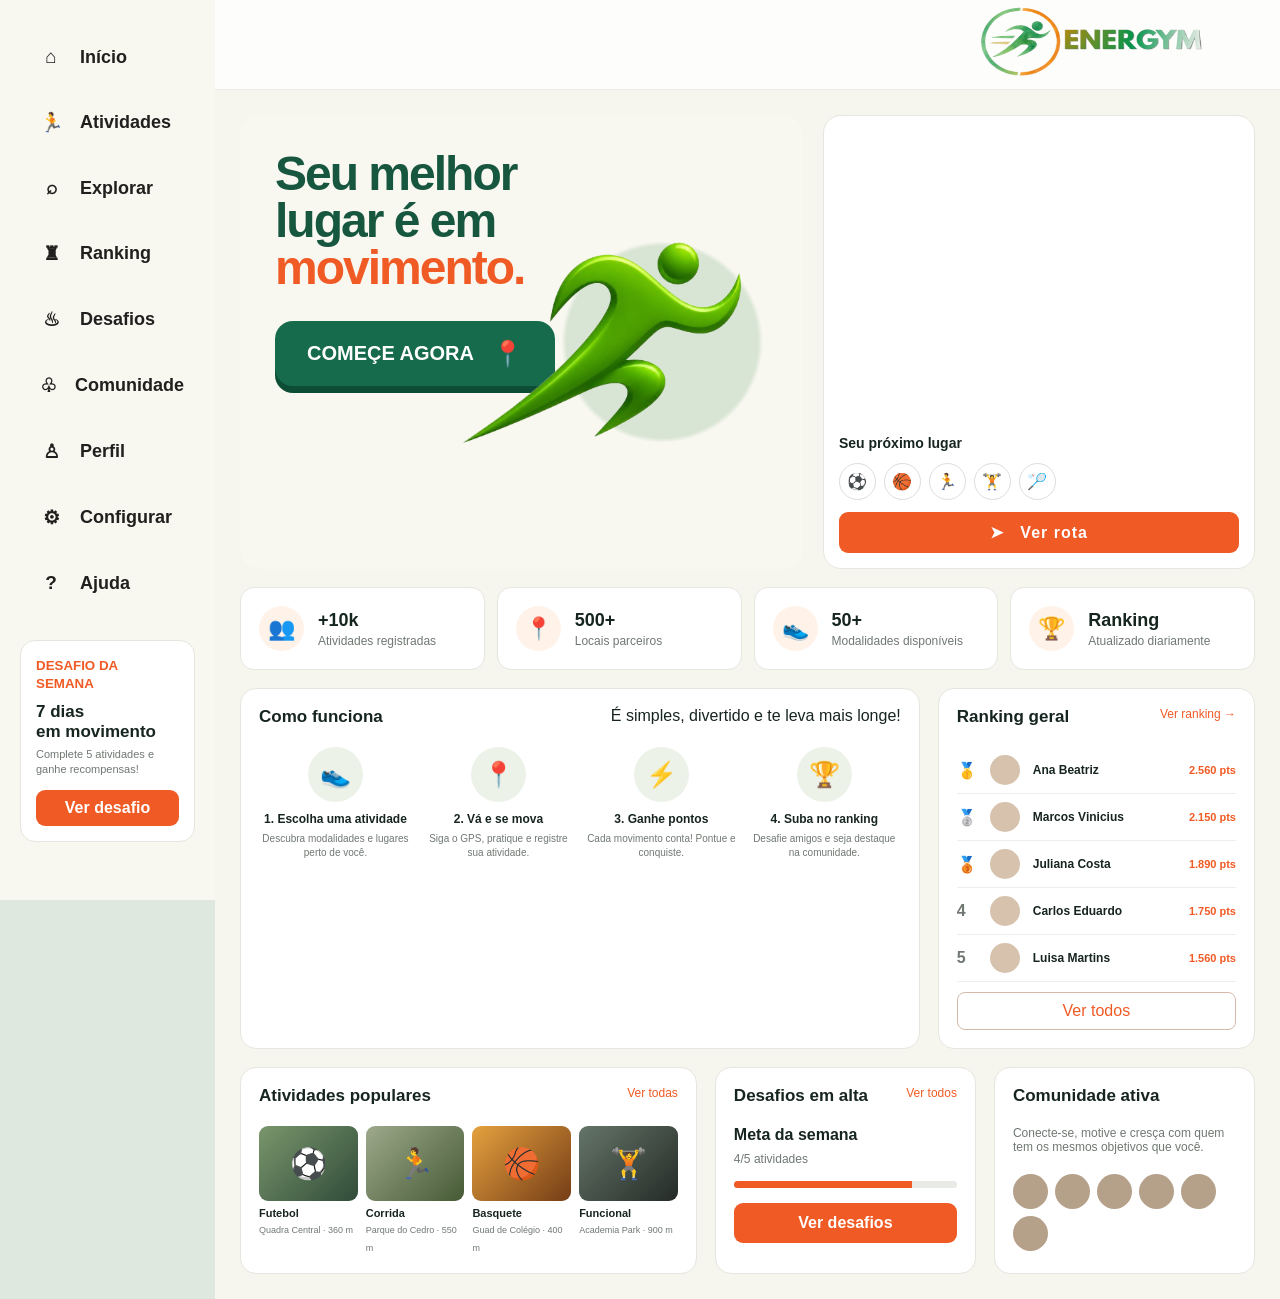
==== index.html @ 16bb1aa2 "att" ====
<!DOCTYPE html>
<html lang="en">
<head>
  <meta charset="UTF-8">
  <meta name="viewport" content="width=device-width, initial-scale=1.0">
  <title>ENERGYM</title>
  <link rel="icon" type="image/png" tamanhos="512x512" href="/icon-512x512.png(1).png">

<aside class="sidebar">


<link rel="stylesheet" href="style.css">


    <nav class="menu">

      <div class="menu-item">
        <span class="menu-icon">⌂</span>
        Início
      </div>

      <div class="menu-item">
        <span class="menu-icon">🏃</span>
        Atividades
      </div>

      <div class="menu-item">
        <span class="menu-icon">⌕</span>
        Explorar
      </div>

      <div class="menu-item">
        <span class="menu-icon">♜</span>
        Ranking
      </div>

      <div class="menu-item">
        <span class="menu-icon">♨</span>
        Desafios
      </div>

      <div class="menu-item">
        <span class="menu-icon">♧</span>
        Comunidade
      </div>

      <div class="menu-item">
        <span class="menu-icon">♙</span>
        Perfil
      </div>

      <div class="menu-item">
        <span class="menu-icon">⚙</span>
        Configurar
      </div>

      <div class="menu-item">
        <span class="menu-icon">?</span>
        Ajuda
      </div>

    </nav>

    <div class="weekly">
      <small>DESAFIO DA SEMANA</small>

      <h3>7 dias<br>em movimento</h3>

      <p>
        Complete 5 atividades e ganhe recompensas!
      </p>

      <button>Ver desafio</button>
    </div>

  </aside>

  <!-- MAIN -->
  <main class="main">

    <header class="topbar">

      <div class="notification"></div>

      <div class="profile">
        <div class="avatar">
        </div>

        <div class="profile-info">
          
          <img src="logo0.1-removebg-preview.png" alt="Logo da Empresa" width="300"
  height="75">

  </div>
        

      
      </div>

    </header>

    <section class="content">

      <!-- HERO -->
      <div class="hero">

        <div class="hero-main">

          <h1>
            Seu melhor<br>
            lugar é em<br>
            <span>movimento.</span>
          </h1>

          
          <div class="botoes">
            <button class="btn btn-explorar" onclick="explorar()">
                <span>COMEÇE AGORA</span>
                <span class="icone">📍</span>
            </button>
        
            
        </div>

          <div class="runner">
            <img src="homen_correndo-removebg-preview.png"  width="350px"></div>
        

        </div>
          
        <!-- LOCATION -->
        <div class="location-card">
          <iframe src="https://www.google.com/maps/embed?pb=!1m18!1m12!1m3!1d1985.051706144907!2d-35.28840171533951!3d-5.698196768955358!2m3!1f0!2f0!3f0!3m2!1i1024!2i768!4f13.1!3m3!1m2!1s0x7b3a9320d989ad3%3A0xce6e2f280dedb649!2sCentro%20Estadual%20de%20Educa%C3%A7%C3%A3o%20Profissional%20H%C3%A9lio%20Xavier%20de%20Vasconcelos!5e0!3m2!1spt-BR!2sbr!4v1787850625474!5m2!1spt-BR!2sbr" width="400" height="300" style="border:0;" allowfullscreen="" loading="lazy" referrerpolicy="strict-origin-when-cross-origin"></iframe>

          <h3>Seu próximo lugar</h3>
        

          <div class="sports">
            <div class="sport">⚽</div>
            <div class="sport">🏀</div>
            <div class="sport">🏃</div>
            <div class="sport">🏋</div>
            <div class="sport">🏸</div>
          </div>

          <button class="route-btn">
          <a href="https://maps.app.goo.gl/r9fsLKFyhnRFyW9E6"  > ➤ &nbsp; Ver rota</a>
          </button>

        </div>

      </div>

      <!-- STATS -->
      <div class="stats">

        <div class="stat">
          <div class="stat-icon">👥</div>
          <div>
            <strong>+10k</strong>
            <span>Atividades registradas</span>
          </div>
        </div>

        <div class="stat">
          <div class="stat-icon">📍</div>
          <div>
            <strong>500+</strong>
            <span>Locais parceiros</span>
          </div>
        </div>

        <div class="stat">
          <div class="stat-icon">👟</div>
          <div>
            <strong>50+</strong>
            <span>Modalidades disponíveis</span>
          </div>
        </div>

        <div class="stat">
          <div class="stat-icon">🏆</div>
          <div>
            <strong>Ranking</strong>
            <span>Atualizado diariamente</span>
          </div>
        </div>

      </div>

      <!-- HOW IT WORKS + RANKING -->
      <div class="two-columns">

        <div class="card">

          <div class="card-title">
            <h2>Como funciona</h2>
            <span>É simples, divertido e te leva mais longe!</span>
          </div>

          <div class="steps">

            <div class="step">
              <div class="step-icon">👟</div>
              <h4>1. Escolha uma atividade</h4>
              <p>Descubra modalidades e lugares perto de você.</p>
            </div>

            <div class="step">
              <div class="step-icon">📍</div>
              <h4>2. Vá e se mova</h4>
              <p>Siga o GPS, pratique e registre sua atividade.</p>
            </div>

            <div class="step">
              <div class="step-icon">⚡</div>
              <h4>3. Ganhe pontos</h4>
              <p>Cada movimento conta! Pontue e conquiste.</p>
            </div>

            <div class="step">
              <div class="step-icon">🏆</div>
              <h4>4. Suba no ranking</h4>
              <p>Desafie amigos e seja destaque na comunidade.</p>
            </div>

          </div>

        </div>

        <div class="card">

          <div class="card-title">
            <h2>Ranking geral</h2>
            <a href="#">Ver ranking →</a>
          </div>

          <div class="ranking-item">
            <span class="rank">🥇</span>
            <div class="mini-avatar"></div>
            <strong>Ana Beatriz</strong>
            <span class="points">2.560 pts</span>
          </div>

          <div class="ranking-item">
            <span class="rank">🥈</span>
            <div class="mini-avatar"></div>
            <strong>Marcos Vinicius</strong>
            <span class="points">2.150 pts</span>
          </div>

          <div class="ranking-item">
            <span class="rank">🥉</span>
            <div class="mini-avatar"></div>
            <strong>Juliana Costa</strong>
            <span class="points">1.890 pts</span>
          </div>

          <div class="ranking-item">
            <span class="rank">4</span>
            <div class="mini-avatar"></div>
            <strong>Carlos Eduardo</strong>
            <span class="points">1.750 pts</span>
          </div>

          <div class="ranking-item">
            <span class="rank">5</span>
            <div class="mini-avatar"></div>
            <strong>Luisa Martins</strong>
            <span class="points">1.560 pts</span>
          </div>

          <button class="see-all">Ver todos</button>

        </div>

      </div>

      <!-- BOTTOM -->
      <div class="bottom-grid">

        <!-- ACTIVITIES -->
        <div class="card">

          <div class="card-title">
            <h2>Atividades populares</h2>
            <a href="#">Ver todas</a>
          </div>

          <div class="activities">

            <div class="activity">
              <div class="activity-img">⚽</div>
              <strong>Futebol</strong>
              <small>Quadra Central · 360 m</small>
            </div>

            <div class="activity">
              <div class="activity-img">🏃</div>
              <strong>Corrida</strong>
              <small>Parque do Cedro · 550 m</small>
            </div>

            <div class="activity">
              <div class="activity-img">🏀</div>
              <strong>Basquete</strong>
              <small>Guad de Colégio · 400 m</small>
            </div>

            <div class="activity">
              <div class="activity-img">🏋</div>
              <strong>Funcional</strong>
              <small>Academia Park · 900 m</small>
            </div>

          </div>

        </div>

        <!-- CHALLENGE -->
        <div class="card">

          <div class="card-title">
            <h2>Desafios em alta</h2>
            <a href="#">Ver todos</a>
          </div>

          <strong>Meta da semana</strong>

          <p style="margin-top:8px;color:#707872;font-size:12px;">
            4/5 atividades
          </p>

          <div class="progress-bar">
            <div class="progress"></div>
          </div>

          <button class="challenge-btn">
            Ver desafios
          </button>

        </div>

        <!-- COMMUNITY -->
        <div class="card">

          <div class="card-title">
            <h2>Comunidade ativa</h2>
          </div>

          <p style="color:#707872;font-size:12px;">
            Conecte-se, motive e cresça com quem tem os
            mesmos objetivos que você.
          </p>

          <div class="community">
            <div class="community-avatar"></div>
            <div class="community-avatar"></div>
            <div class="community-avatar"></div>
            <div class="community-avatar"></div>
            <div class="community-avatar"></div>
            <div class="community-avatar"></div>
          </div>

        </div>

      </div>

    </section>

  </main>

</div>

<!-- MOBILE NAV -->
<nav class="mobile-nav">

 
  <div>
    🏃
    <br>Atividades
  </div>

  <div class="plus">
    +
  </div>

  <div>
    📊
    <br>Ranking
  </div>

  <div>
    👤
    <br>Perfil
  </div>
 
</nav>



  
</body>
</html>
---- style.css ----
* {
      margin: 0;
      padding: 0;
      box-sizing: border-box;
    }


    :root {
      --green: #17563f;
      --green-light: #e8f0e8;
      --orange: #f05a24;
      --orange-dark: #dd4e1d;
      --cream: #f7f5ed;
      --white: #fff;
      --text: #17251f;
      --muted: #707872;
      --border: #e5e6df;
    }

    body {
      font-family: Arial, Helvetica, sans-serif;
      background: #dfe8de;
      color: var(--text);
    ;
    }

    button {
      font: inherit;
      cursor: pointer;
      border: 0;
    }

   

    .app {
      min-height: 100vh;
      display: flex;
    }

  

    .sidebar {
      width: 215px;
      background: #f8f7f0;
      padding: 28px 20px;
      position: fixed;
      left: 0;
      top: 0;
      bottom: 0;
      z-index: 20;
    }

    div.logo {
      display: flex;
      justify-content: start;
      align-items:center;
      height: 50px;
      margin-bottom: 30px;
map-responsive{

    overflow:hidden;

    padding-bottom:56.25%;

    position:relative;

    height:0;

}

.map-responsive iframe{

    left:0;

    top:0;

    height:100%;

    width:100%;

    position:absolute;

}
      
    }

    .menu {
      display: flex;
      flex-direction: column;
      gap: 7px;
    }

    .menu-item {
      display: flex;
      align-items: center;
      gap: 18px;
      padding: 18px 20px;
      border-radius: 14px;
      text-decoration: none;
      color: #22201f;
      font-size: 18px;
      font-weight: 600;
      transition: all 0.25s ease;
    }

    .menu-item:hover {
      background:rgb(255, 95, 2);
      color: green;
    }

    .menu-item.active {
      background: var(--orange);
      color: white;
    }

    .menu-icon {
      width: 22px;
      text-align: center;
      font-size: 19px;
      
    }

    .weekly {
      margin-top: 28px;
      padding: 15px;
      background: white;
      border-radius: 15px;
      border: 1px solid var(--border);
    }

    .weekly small {
      color: var(--orange);
      font-weight: 800;
    }

    .weekly h3 {
      margin: 10px 0 5px;
      font-size: 17px;
    }

    .weekly p {
      color: var(--muted);
      font-size: 11px;
      line-height: 1.4;
    }

    .weekly button {
      margin-top: 12px;
      width: 100%;
      background: var(--orange);
      color: white;
      padding: 9px;
      border-radius: 9px;
      font-weight: bold;
    }

    
    .main {
  
      margin-left: 215px;
      width: calc(100% - 215px);
      background: #f6f5ee;
      min-height: 100vh;
      justify-content: center;
      align-items: center;
    }

    .topbar {
      height: 90px;
      background: rgba(255,255,255,.8);
      border-bottom: 1px solid #ecece5;
      display: flex;
      justify-content: flex-end;
      align-items: center;
      padding: 0 30px;
      gap: 25px;
    }

    .notification {
      font-size: 23px;
    }

    .profile {
      display: flex;
      align-items: center;
      gap: 10px;
    }

    .avatar {
      width: 42px;
      height: 42px;
      border-radius: 50%;
       display: flex;
      justify-content: center;
      align-items: center;
      color: white;
      font-weight: bold;
    }

    .profile-info strong {
      display: block;
      font-size: 13px;
    }

    .profile-info small {
      color: var(--muted);
    }

    .content {
      padding: 25px;
      max-width: 1250px;
      margin: auto;
    }

    /* =========================
       HERO
    ========================= */

    .hero {
      display: grid;
      grid-template-columns: 1.6fr .8fr;
      gap: 20px;
      margin-bottom: 18px;
    }

    .hero-main {
      min-height: 350px;
      padding: 35px;
      border-radius: 20px;
      background:
        radial-gradient(circle at 75% 50%, #d8e5d4 0 20%, transparent 21%),
        #f8f7f0;
      overflow: hidden;
      position: relative;
    }

    .hero-main h1 {
      max-width: 400px;
      font-size: 48px;
      line-height: .98;
      letter-spacing: -2px;
      color: var(--green);
      text-align:left;
    }

    .hero-main h1 span {
      color: var(--orange);
  
    }
    .botoes {
      display: flex;
      gap: 20px;
      margin-top: 30px;
      flex-wrap: wrap;
  }
  
  .btn {
      border: none;
      padding: 18px 30px;
      min-width: 280px;
  
      border-radius: 18px;
  
      font-size: 20px;
      font-weight: 700;
  
      display: flex;
      align-items: center;
      justify-content: center;
      gap: 18px;
  
      cursor: pointer;
  
      transition:
          transform 0.2s ease,
          box-shadow 0.2s ease,
          background 0.2s ease;
  }
  
  /* Botão verde */
  .btn-explorar {
      background: #176b4d;
      color: white;
  
      box-shadow: 0 7px 0 #0d4d36;
  }
  
 
  
  /* Quando passa o mouse */
  .btn:hover {
      transform: translateY(-5px);
  }
  
  /* Quando clica */
  .btn:active {
      transform: translateY(3px);
      box-shadow: 0 3px 0 #0d4d36;
  }
  
  .btn-atividade:active {
      box-shadow: 0 3px 0 #c93618;
  }
  
  /* Ícones */
  .icone {
      font-size: 25px;
      transition: transform 0.3s ease;
  }
  
  .btn:hover .icone {
      transform: scale(1.25) rotate(8deg);
  }
  

   

    .runner {
      position: absolute;
     justify-content: center;
      align-items: center;
      right: 25px;
      bottom: 20px;
      font-size: 100px;
      color: var(--green);
      
      
    }

    

    .location-card {
      background: white;
      border-radius: 18px;
      padding: 15px;
      border: 1px solid var(--border);
    }

    .location-card h3 {
      font-size: 14px;
      margin-bottom: 12px;
    }

    .map {
      height: 145px;
      border-radius: 12px;
      background:
        linear-gradient(35deg, transparent 45%, #b5c6b4 46%, transparent 48%),
        linear-gradient(140deg, transparent 45%, #d1dbcf 46%, transparent 48%),
        #edf2ea;
      position: relative;
      overflow: hidden;
    }

    .map::after {
      content: "📍";
      position: absolute;
      right: 18px;
      top: 25px;
      font-size: 32px;
      animation: name duration timing-function delay iteration-count direction fill-mode;
    }

    .route {
      position: absolute;
      left: 35px;
      top: 75px;
      width: 150px;
      height: 35px;
      border-top: 4px dashed var(--green);
      border-radius: 50%;
      transform: rotate(-5deg);
    }

    .location-info {
      display: flex;
      justify-content: space-between;
      margin-top: 12px;
    }

    .location-info strong {
      font-size: 14px;
    }

    .distance {
      color: var(--orange);
      font-weight: bold;
    }

    .open {
      display: block;
      margin-top: 4px;
      color: #66806f;
      font-size: 12px;
    }

    .sports {
      display: flex;
      gap: 8px;
      margin: 12px 0;
    }

    .sport {
      width: 37px;
      height: 37px;
      border: 1px solid #ddd;
      border-radius: 50%;
      display: flex;
      justify-content: center;
      align-items: center;
    }

    .route-btn {
      width: 100%;
      background: var(--orange);
      color: white;
      padding: 11px;
      border-radius: 9px;
      font-weight: bold;
      letter-spacing: 1px;
    
    }

    a {
      color: white; 
      text-decoration: none; 
      t;
    }
    
      
    

  
    .stats {
      display: grid;
      grid-template-columns: repeat(4, 1fr);
      gap: 12px;
      margin-bottom: 18px;
    }

    .stat {
      background: white;
      padding: 18px;
      border-radius: 14px;
      border: 1px solid var(--border);
      display: flex;
      gap: 14px;
      align-items: center;
    }

    .stat-icon {
      width: 45px;
      height: 45px;
      border-radius: 50%;
      background: #fff2e9;
      display: flex;
      align-items: center;
      justify-content: center;
      font-size: 22px;
    }

    .stat strong {
      font-size: 18px;
    }

    .stat span {
      display: block;
      color: var(--muted);
      font-size: 12px;
      margin-top: 3px;
    }

    /* =========================
       CARDS
    ========================= */

    .two-columns {
      display: grid;
      grid-template-columns: 1.5fr .7fr;
      gap: 18px;
      margin-bottom: 18px;
    }

    .card {
      background: white;
      border: 1px solid var(--border);
      border-radius: 16px;
      padding: 18px;
    }

    .card-title {
      display: flex;
      justify-content: space-between;
      margin-bottom: 20px;
    }

    .card-title h2 {
      font-size: 17px;
    }

    .card-title a {
      color: var(--orange);
      font-size: 12px;
    }

    .steps {
      display: grid;
      grid-template-columns: repeat(4,1fr);
      gap: 10px;
    }

    .step {
      text-align: center;
      position: relative;
    }

    .step-icon {
      width: 55px;
      height: 55px;
      background: #edf2e9;
      border-radius: 50%;
      display: flex;
      align-items: center;
      justify-content: center;
      margin: auto auto 10px;
      font-size: 25px;
    }

    .step h4 {
      font-size: 12px;
      margin-bottom: 6px;
    }

    .step p {
      color: var(--muted);
      font-size: 10px;
      line-height: 1.4;
    }

    /* =========================
       RANKING
    ========================= */

    .ranking-item {
      display: grid;
      grid-template-columns: 25px 35px 1fr auto;
      align-items: center;
      gap: 8px;
      padding: 8px 0;
      border-bottom: 1px solid #eee;
    }

    .ranking-item:last-child {
      border-bottom: 0;
    }

    .rank {
      font-weight: bold;
      color: var(--muted);
    }

    .mini-avatar {
      width: 30px;
      height: 30px;
      border-radius: 50%;
      background: #d7c3ad;
    }

    .ranking-item strong {
      font-size: 12px;
    }

    .points {
      color: var(--orange);
      font-size: 11px;
      font-weight: bold;
    }
.imagem-hero{
  display:block;
  width: 45px;
  height: auto;
  margin: 40 auto;
}
    .see-all {
      width: 100%;
      padding: 9px;
      border: 1px solid #d5b9a9;
      border-radius: 8px;
      background: white;
      color: var(--orange);
      margin-top: 10px;
    }

    /* =========================
       BOTTOM
    ========================= */

    .bottom-grid {
      display: grid;
      grid-template-columns: 1.4fr .8fr .8fr;
      gap: 18px;
    }

    .activities {
      display: grid;
      grid-template-columns: repeat(4,1fr);
      gap: 8px;
    }

    .activity {
      overflow: hidden;
    }

    .activity-img {
      height: 75px;
      border-radius: 9px;
      background:
        linear-gradient(135deg,#79966c,#304b39);
      display: flex;
      align-items: center;
      justify-content: center;
      font-size: 30px;
    }

    .activity:nth-child(2) .activity-img {
      background: linear-gradient(135deg,#9da98b,#465a35);
    }

    .activity:nth-child(3) .activity-img {
      background: linear-gradient(135deg,#e5a13e,#753d16);
    }

    .activity:nth-child(4) .activity-img {
      background: linear-gradient(135deg,#657568,#242b27);
    }

    .activity strong {
      display: block;
      font-size: 11px;
      margin-top: 6px;
    }

    .activity small {
      color: var(--muted);
      font-size: 9px;
    }

    .progress-bar {
      height: 7px;
      background: #e8ebe5;
      border-radius: 20px;
      overflow: hidden;
      margin: 15px 0;
    }

    .progress {
      width: 80%;
      height: 100%;
      background: var(--orange);
    }

    .challenge-btn {
      width: 100%;
      background: var(--orange);
      color: white;
      padding: 11px;
      border-radius: 9px;
      font-weight: bold;
    }

    .community {
      display: flex;
      flex-wrap: wrap;
      gap: 7px;
      margin-top: 20px;
    }

    .community-avatar {
      width: 35px;
      height: 35px;
      background: #b5a08a;
      border-radius: 50%;
    }

    /* =========================
       MOBILE
    ========================= */

    .mobile-nav {
      display: none;
    }

    @media(max-width: 900px) {

      .sidebar {
        display: none;
      }

      .main {
        margin-left: 0;
        width: 100%;
        padding-bottom: 75px;
      }

      .topbar {
        height: 70px;
        padding: 0 18px;
      }

      .profile-info {
        display: none;
      }

      .content {
        padding: 15px;
      }

      .hero {
        display: block;
      }

      .hero-main {
        min-height: 320px;
        padding: 25px 20px;
      }

      .hero-main h1 {
        font-size: 37px;
        max-width: 310px;
      }

      .runner {
        font-size: 85px;
        right: 15px;
        bottom: 20px;
      }

      .location-card {
        margin-top: 12px;
      }

      .stats {
        grid-template-columns: repeat(2,1fr);
      }

      .two-columns {
        grid-template-columns: 1fr;
      }

      .bottom-grid {
        grid-template-columns: 1fr;
      }

      .steps {
        grid-template-columns: repeat(2,1fr);
        gap: 20px;
      }

      .mobile-nav {
        position: fixed;
        display: flex;
        z-index: 100;
        bottom: 0;
        left: 0;
        right: 0;
        height: 65px;
        background: white;
        border-top: 1px solid #ddd;
        justify-content: space-around;
        align-items: center;
      }

      .mobile-nav div {
        font-size: 11px;
        text-align: center;
        color: #6b746e;
      }

      .mobile-nav .plus {
        width: 52px;
        height: 52px;
        margin-top: -25px;
        background: var(--orange);
        color: white;
        border-radius: 50%;
        display: flex;
        align-items: center;
        justify-content: center;
        font-size: 28px;
        border: 5px solid #f6f5ee;
      }
    }

    @media(max-width: 500px) {

      .hero-buttons {
        flex-direction: column;
      }

      .stats {
        gap: 8px;
      }

      .stat {
        padding: 12px;
      }

      .stat strong {
        font-size: 15px;
      }

      .activities {
        grid-template-columns: repeat(2,1fr);
        gap: 12px;
      }

      .activity-img {
        height: 100px;
      }
    }
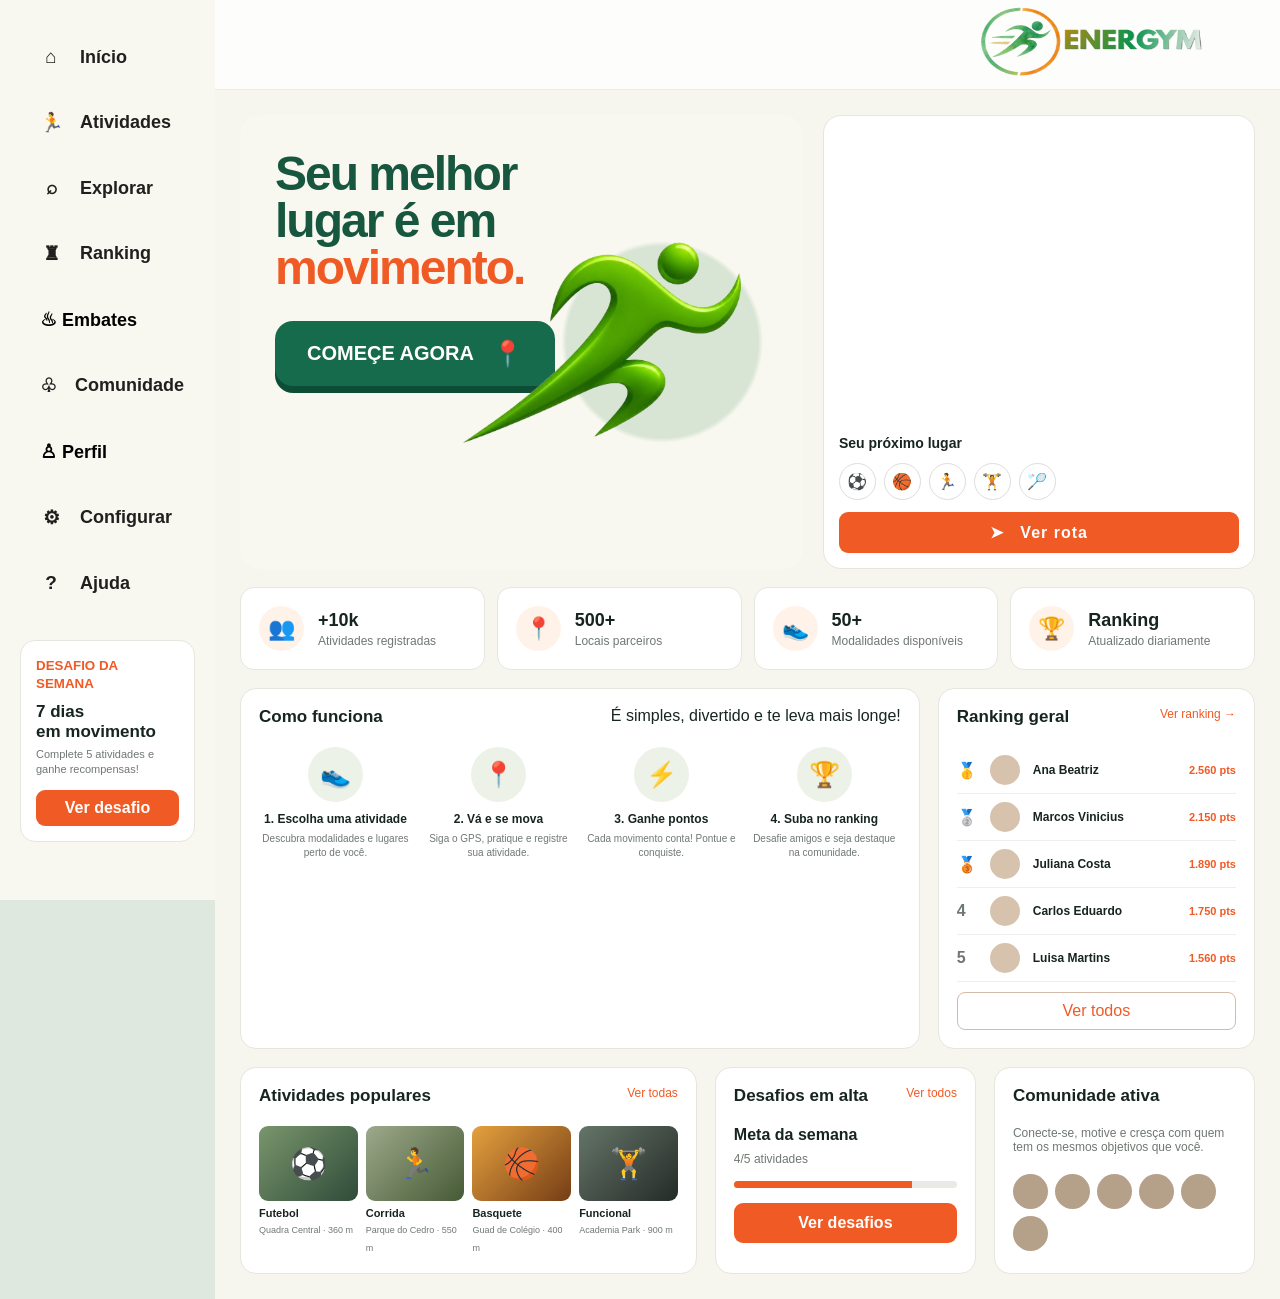
==== commit 8b6e8c21: "attd" ====
--- a/index.html
+++ b/index.html
@@ -35,8 +35,10 @@
       </div>
 
       <div class="menu-item">
+        <a href="embates tela.html">
         <span class="menu-icon">♨</span>
-        Desafios
+        Embates
+      </a>
       </div>
 
       <div class="menu-item">
@@ -45,8 +47,10 @@
       </div>
 
       <div class="menu-item">
-        <span class="menu-icon">♙</span>
+          <a href="basquete.html">
+          <span class="menu-icon">♙</span>
         Perfil
+      </a>
       </div>
 
       <div class="menu-item">
@@ -75,7 +79,7 @@
 
   </aside>
 
-  <!-- MAIN -->
+  
   <main class="main">
 
     <header class="topbar">
@@ -101,7 +105,7 @@
 
     <section class="content">
 
-      <!-- HERO -->
+    
       <div class="hero">
 
         <div class="hero-main">
@@ -128,7 +132,7 @@
 
         </div>
           
-        <!-- LOCATION -->
+    
         <div class="location-card">
           <iframe src="https://www.google.com/maps/embed?pb=!1m18!1m12!1m3!1d1985.051706144907!2d-35.28840171533951!3d-5.698196768955358!2m3!1f0!2f0!3f0!3m2!1i1024!2i768!4f13.1!3m3!1m2!1s0x7b3a9320d989ad3%3A0xce6e2f280dedb649!2sCentro%20Estadual%20de%20Educa%C3%A7%C3%A3o%20Profissional%20H%C3%A9lio%20Xavier%20de%20Vasconcelos!5e0!3m2!1spt-BR!2sbr!4v1787850625474!5m2!1spt-BR!2sbr" width="400" height="300" style="border:0;" allowfullscreen="" loading="lazy" referrerpolicy="strict-origin-when-cross-origin"></iframe>
 
@@ -151,7 +155,7 @@
 
       </div>
 
-      <!-- STATS -->
+    
       <div class="stats">
 
         <div class="stat">
@@ -188,7 +192,7 @@
 
       </div>
 
-      <!-- HOW IT WORKS + RANKING -->
+  
       <div class="two-columns">
 
         <div class="card">
@@ -276,10 +280,10 @@
 
       </div>
 
-      <!-- BOTTOM -->
+    
       <div class="bottom-grid">
 
-        <!-- ACTIVITIES -->
+       
         <div class="card">
 
           <div class="card-title">
@@ -317,7 +321,7 @@
 
         </div>
 
-        <!-- CHALLENGE -->
+      
         <div class="card">
 
           <div class="card-title">
@@ -341,7 +345,7 @@
 
         </div>
 
-        <!-- COMMUNITY -->
+        
         <div class="card">
 
           <div class="card-title">
@@ -372,7 +376,7 @@
 
 </div>
 
-<!-- MOBILE NAV -->
+
 <nav class="mobile-nav">
 
  
@@ -401,4 +405,4 @@
 
   
 </body>
-</html>
+</html>
--- a/style.css
+++ b/style.css
@@ -49,6 +49,7 @@
       top: 0;
       bottom: 0;
       z-index: 20;
+      cursor: pointer;
     }
 
     div.logo {
@@ -57,8 +58,21 @@
       align-items:center;
       height: 50px;
       margin-bottom: 30px;
+    }
+      .menu-item a {
+    color: #000000;
+    text-decoration: none;
+    cursor: pointer;
+    transition: all 0.4s ease;
+}
+
+.menu-item a:hover {
+   color: #035a3a;
+}
 map-responsive{
 
+
+
     overflow:hidden;
 
     padding-bottom:56.25%;
@@ -67,7 +81,6 @@
 
     height:0;
 
-}
 
 .map-responsive iframe{
 
@@ -83,7 +96,7 @@
 
 }
       
-    }
+}
 
     .menu {
       display: flex;
@@ -213,9 +226,7 @@
       margin: auto;
     }
 
-    /* =========================
-       HERO
-    ========================= */
+   
 
     .hero {
       display: grid;
@@ -278,7 +289,7 @@
           background 0.2s ease;
   }
   
-  /* Botão verde */
+
   .btn-explorar {
       background: #176b4d;
       color: white;
@@ -288,12 +299,12 @@
   
  
   
-  /* Quando passa o mouse */
+ 
   .btn:hover {
       transform: translateY(-5px);
   }
   
-  /* Quando clica */
+
   .btn:active {
       transform: translateY(3px);
       box-shadow: 0 3px 0 #0d4d36;
@@ -425,7 +436,6 @@
     a {
       color: white; 
       text-decoration: none; 
-      t;
     }
     
       
